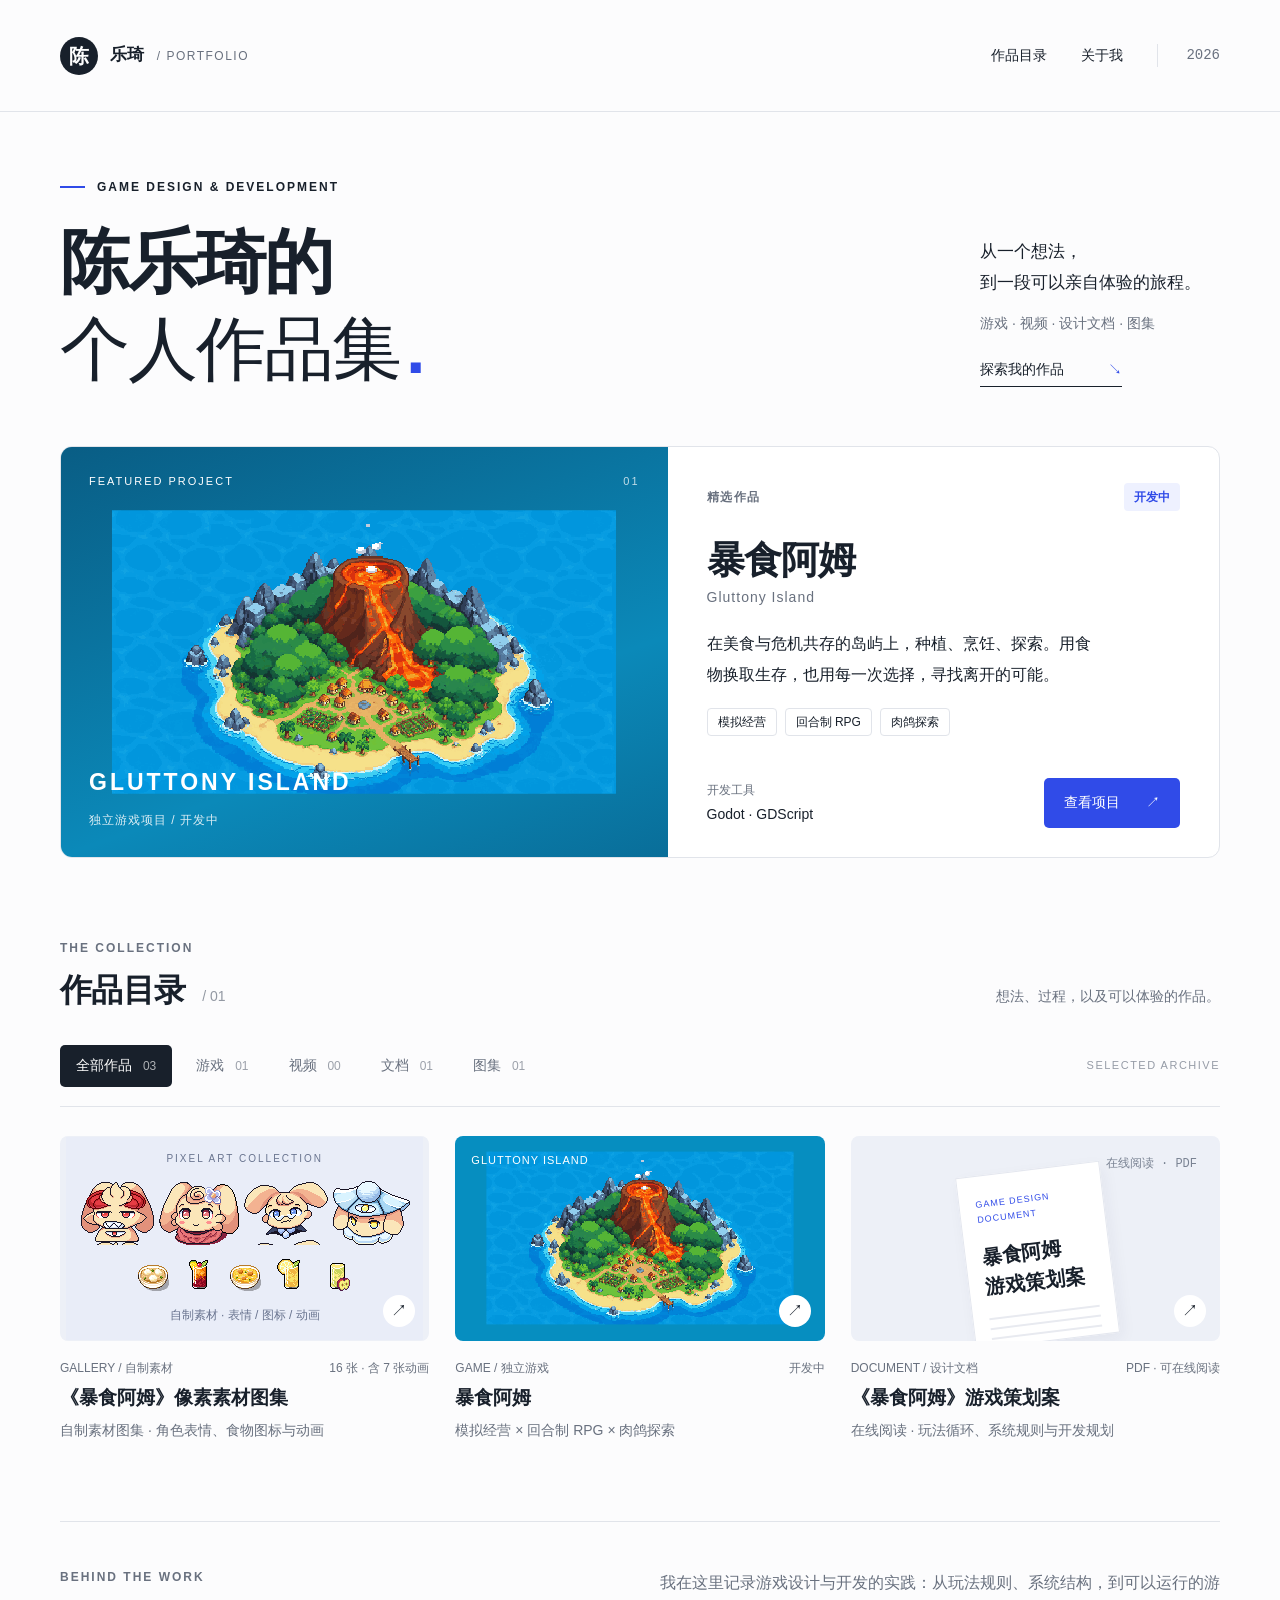
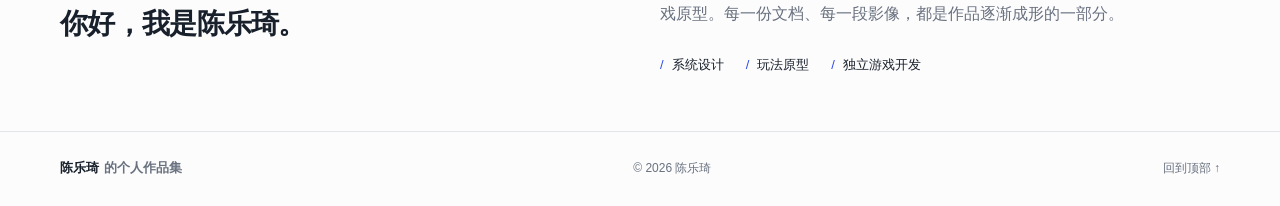
==== index.html @ 9f0f7265 "Publish portfolio with online PDF reader" ====
<!doctype html>
<html lang="zh-CN"><head><meta charset="UTF-8"><meta name="viewport" content="width=device-width, initial-scale=1"><meta name="description" content="陈乐琦的个人作品集。探索游戏项目、观看视频、阅读设计文档。"><title>陈乐琦的个人作品集</title><link rel="icon" href="data:image/svg+xml,%3Csvg xmlns='http://www.w3.org/2000/svg' viewBox='0 0 64 64'%3E%3Crect width='64' height='64' rx='14' fill='%232e49ec'/%3E%3Ctext x='32' y='44' text-anchor='middle' fill='white' font-family='sans-serif' font-size='38'%3E陈%3C/text%3E%3C/svg%3E"><link rel="stylesheet" href="styles.css"></head>
<body><a class="skip" href="#works">跳至作品</a><header class="header"><a class="brand" href="#" aria-label="回到首页"><span class="brand-mark">陈</span><span>乐琦 <span class="brand-en">/ PORTFOLIO</span></span></a><nav aria-label="主导航"><a href="#works">作品目录</a><a href="#about">关于我</a><span class="nav-year">2026</span></nav></header>
<main><section class="intro"><div class="eyebrow"><span class="small-line"></span> GAME DESIGN & DEVELOPMENT</div><div class="intro-row"><h1>陈乐琦的<br><span>个人作品集<span class="title-dot">.</span></span></h1><div class="intro-note"><p>从一个想法，<br>到一段可以亲自体验的旅程。</p><p class="muted">游戏 · 视频 · 设计文档</p><a class="text-link" href="#works">探索我的作品 <span>↘</span></a></div></div></section>
<section class="featured" aria-labelledby="featured-title"><div class="feature-art"><div class="art-label">FEATURED PROJECT <span>01</span></div><div class="island" role="img" aria-label="暴食阿姆项目中的像素岛屿画面"></div><span class="art-caption">GLUTTONY ISLAND</span><span class="art-foot">独立游戏项目 / 开发中</span></div><div class="feature-copy"><div class="eyebrow">精选作品 <span class="status">开发中</span></div><h2 id="featured-title">暴食阿姆</h2><p class="english-title">Gluttony Island</p><p class="feature-description">在美食与危机共存的岛屿上，种植、烹饪、探索。用食物换取生存，也用每一次选择，寻找离开的可能。</p><div class="tags"><span>模拟经营</span><span>回合制 RPG</span><span>肉鸽探索</span></div><div class="feature-bottom"><div><span class="muted">开发工具</span><strong>Godot · GDScript</strong></div><button class="primary" data-open="gluttony">查看项目 <span>↗</span></button></div></div></section>
<section class="works" id="works"><div class="section-top"><div><div class="eyebrow">THE COLLECTION</div><h2>作品目录<span class="section-index">/ 01</span></h2></div><p>想法、过程，以及可以体验的作品。</p></div><div class="filter-row"><div class="filters" role="group" aria-label="按作品类型筛选"><button class="active" data-filter="all" aria-pressed="true">全部作品 <span id="count-all"></span></button><button data-filter="game" aria-pressed="false">游戏 <span id="count-game"></span></button><button data-filter="video" aria-pressed="false">视频 <span id="count-video"></span></button><button data-filter="document" aria-pressed="false">文档 <span id="count-document"></span></button></div><span class="archive-label">SELECTED ARCHIVE</span></div><div id="collection" class="collection" aria-live="polite"></div></section>
<section id="about" class="about"><div><div class="eyebrow">BEHIND THE WORK</div><h2>你好，我是陈乐琦。</h2></div><div><p>我在这里记录游戏设计与开发的实践：从玩法规则、系统结构，到可以运行的游戏原型。每一份文档、每一段影像，都是作品逐渐成形的一部分。</p><div class="about-tags"><span>系统设计</span><span>玩法原型</span><span>独立游戏开发</span></div></div></section></main>
<footer><a class="brand" href="#">陈乐琦 <span class="muted">的个人作品集</span></a><span>© <span id="year">2026</span> 陈乐琦</span><a href="#">回到顶部 ↑</a></footer>
<dialog id="detail" aria-labelledby="detail-title"><div class="dialog-top"><span class="eyebrow">PROJECT DETAILS</span><button class="icon-button" id="close-detail" aria-label="关闭详情">×</button></div><div id="detail-content"></div></dialog><link rel="stylesheet" href="gallery.css"><link rel="stylesheet" href="documents.css"><script src="content.js?v=20260923"></script><script src="app.js"></script><script src="gallery.js"></script><script src="documents.js"></script></body></html>
---- styles.css ----
@charset "UTF-8";
:root{--ink:#18202b;--muted:#69717f;--line:#e1e4ea;--blue:#304be8;--paper:#fcfcfd;--soft:#f1f3f7}*{box-sizing:border-box}html{scroll-behavior:smooth;scroll-padding-top:30px}body{margin:0;background:var(--paper);color:var(--ink);font-family:Inter,"Microsoft YaHei","PingFang SC",Arial,sans-serif;font-size:16px;line-height:1.7}a{color:inherit;text-decoration:none}button{font:inherit;cursor:pointer}button,a{-webkit-tap-highlight-color:transparent}button:focus-visible,a:focus-visible{outline:3px solid var(--blue);outline-offset:5px}button{color:inherit}img{max-width:100%}.header,main,footer{max-width:1320px;margin:auto;padding-left:60px;padding-right:60px}.header{height:112px;display:flex;justify-content:space-between;align-items:center;border-bottom:1px solid var(--line)}.brand{display:flex;align-items:center;gap:12px;font-weight:650;font-size:17px}.brand-mark{display:grid;place-items:center;width:38px;height:38px;border-radius:50%;background:var(--ink);color:white;font-size:20px}.brand-en{font-size:12px;letter-spacing:1.5px;margin-left:8px;color:var(--muted);font-weight:400}nav{display:flex;gap:34px;align-items:center;font-size:14px}nav a:hover{color:var(--blue)}.nav-year{padding-left:28px;border-left:1px solid var(--line);color:var(--muted);font-family:monospace}.intro{padding:65px 0 53px}.eyebrow{font-size:12px;letter-spacing:2px;font-weight:600;display:flex;align-items:center;gap:12px}.small-line{width:25px;height:2px;background:var(--blue)}.intro-row{display:flex;align-items:flex-end;justify-content:space-between;gap:32px;margin-top:22px}h1{font-size:clamp(42px,5.5vw,76px);line-height:1.23;letter-spacing:-2px;margin:0;font-weight:750}h1>span{font-weight:400}.title-dot{color:var(--blue);font-weight:800;margin-left:6px}.intro-note{padding:0 4px 6px 0;min-width:240px}.intro-note p{margin:0 0 12px;font-size:17px;line-height:1.85}.intro-note .muted{font-size:14px}.muted{color:var(--muted)}.text-link{display:inline-flex;gap:44px;font-size:14px;margin-top:9px;border-bottom:1px solid var(--ink);padding-bottom:4px}.text-link span{color:var(--blue)}.featured{display:grid;grid-template-columns:1.1fr 1fr;min-height:410px;border:1px solid var(--line);border-radius:12px;overflow:hidden;background:white}.feature-art{background:#0b89b9;position:relative;overflow:hidden;min-height:410px;color:white;display:flex;align-items:center;justify-content:center}.feature-art:before{content:"";position:absolute;inset:0;background:linear-gradient(160deg,#07325180,transparent 65%,#06416460)}.art-label{position:absolute;top:25px;left:28px;right:28px;display:flex;justify-content:space-between;font-size:11px;letter-spacing:2px;z-index:1}.art-label span{opacity:.75}.island{width:480px;height:270px;background-image:url('assets/island.png');background-size:3840px 270px;background-position:0 0;image-rendering:pixelated;flex-shrink:0;transform:scale(1.05)}.art-caption{position:absolute;bottom:54px;left:28px;font-size:23px;letter-spacing:3px;font-weight:700}.art-foot{position:absolute;bottom:26px;left:28px;font-size:12px;letter-spacing:1px;opacity:.85}.feature-copy{padding:36px 39px 29px;display:flex;flex-direction:column}.feature-copy .eyebrow{color:var(--muted);justify-content:space-between;letter-spacing:1.5px}.status{background:#eef1ff;padding:4px 10px;border-radius:4px;color:var(--blue);font-size:12px;letter-spacing:0}.feature-copy h2{font-size:38px;line-height:1.25;margin:26px 0 2px;letter-spacing:-1px}.english-title{font-size:14px;letter-spacing:1px;margin:0;color:var(--muted)}.feature-description{font-size:16px;line-height:1.9;margin:19px 0 18px;max-width:390px}.tags{display:flex;flex-wrap:wrap;gap:8px}.tags span{font-size:12px;padding:3px 10px;border:1px solid var(--line);border-radius:4px}.feature-bottom{margin-top:auto;padding-top:23px;display:flex;justify-content:space-between;align-items:end;gap:15px}.feature-bottom .muted{font-size:12px;display:block}.feature-bottom strong{font-size:14px;font-weight:500}.primary{display:inline-flex;align-items:center;justify-content:center;gap:26px;background:var(--blue);color:white;border:0;padding:13px 20px;border-radius:5px;font-size:14px}.primary:hover{background:#203bd3}.works{padding-top:80px}.section-top{display:flex;align-items:end;justify-content:space-between;gap:20px}.section-top .eyebrow{color:var(--muted)}h2{font-size:32px;letter-spacing:-.7px;line-height:1.4}.section-top h2{margin:10px 0 0}.section-index{color:#9298a2;font-size:14px;font-weight:400;letter-spacing:0;margin-left:17px}.section-top p{font-size:14px;color:var(--muted);margin:0 0 4px}.filter-row{margin-top:32px;padding-bottom:19px;border-bottom:1px solid var(--line);display:flex;justify-content:space-between;align-items:center}.filters{display:flex;gap:8px;flex-wrap:wrap}.filters button{border:0;background:transparent;border-radius:5px;padding:9px 16px;font-size:14px;color:var(--muted)}.filters button.active{color:white;background:var(--ink)}.filters button span{margin-left:7px;font-size:12px;opacity:.65}.archive-label{font-size:11px;letter-spacing:1.5px;color:#969ca7}.collection{display:grid;grid-template-columns:repeat(3,minmax(0,1fr));gap:26px;padding:29px 0 0;min-height:335px}.work-card{display:flex;flex-direction:column;min-width:0}.card-cover{position:relative;border-radius:8px;overflow:hidden;height:205px;background:var(--soft);border:0;width:100%;display:flex;align-items:center;justify-content:center;text-align:left}.card-cover:hover .card-arrow{transform:translate(2px,-2px)}.card-arrow{position:absolute;right:14px;bottom:14px;background:white;width:32px;height:32px;display:grid;place-items:center;border-radius:50%;transition:transform .2s}.game-cover{background:#068ec0}.game-cover .island{transform:scale(.64)}.cover-category{position:absolute;top:15px;left:16px;font-size:11px;letter-spacing:1px;color:white;z-index:1}.doc-cover{background:#edf0f7}.doc-sheet{background:white;width:145px;height:173px;transform:rotate(-7deg) translateY(17px);box-shadow:3px 6px 15px #28314d0d;padding:21px 16px;border:1px solid #e4e7ef}.doc-sheet>span{font-size:9px;color:var(--blue);display:block;letter-spacing:1px}.doc-sheet strong{display:block;font-size:20px;line-height:1.5;margin:14px 0 16px}.doc-sheet i{display:block;height:2px;background:#e8eaf0;margin:8px 0}.doc-version{position:absolute;right:23px;top:19px;color:#7a8393;font:12px monospace}.card-meta{display:flex;justify-content:space-between;gap:12px;font-size:12px;color:var(--muted);margin:17px 0 6px}.work-card h3{font-size:19px;margin:0;line-height:1.5;font-weight:600}.work-card p{color:var(--muted);font-size:14px;margin:7px 0 0}.empty-state{grid-column:1/-1;text-align:center;padding:55px 20px;border:1px dashed var(--line);border-radius:8px}.empty-state h3{font-size:20px;margin:15px 0 7px}.empty-state p{color:var(--muted);font-size:14px;margin:0}.empty-symbol{color:var(--blue);font-size:30px}.about{border-top:1px solid var(--line);display:grid;grid-template-columns:1fr 1fr;gap:40px;padding:45px 0 55px;margin-top:78px}.about .eyebrow{color:var(--muted)}.about h2{font-size:28px;margin:16px 0}.about p{margin:0;color:var(--muted);font-size:16px;line-height:1.95}.about-tags{display:flex;flex-wrap:wrap;gap:22px;color:var(--ink);font-size:13px;margin-top:24px}.about-tags span:before{content:"/";color:var(--blue);margin-right:8px}footer{border-top:1px solid var(--line);padding-top:25px;padding-bottom:27px;display:flex;justify-content:space-between;align-items:center;gap:15px;font-size:12px;color:var(--muted)}footer .brand{font-size:13px;color:var(--ink);gap:5px}.skip{position:fixed;top:-80px;left:15px;padding:10px;background:white;z-index:100}.skip:focus{top:10px}dialog{width:min(740px,calc(100% - 32px));max-height:90dvh;border:1px solid var(--line);border-radius:14px;padding:30px;background:var(--paper);color:var(--ink)}dialog::backdrop{background:#102034aa;backdrop-filter:blur(5px)}.dialog-top{display:flex;align-items:center;justify-content:space-between}.icon-button{border:1px solid var(--line);border-radius:50%;width:37px;height:37px;background:white;font-size:25px;line-height:1}.dialog-art{margin-top:22px;height:225px;min-height:225px;border-radius:7px}.dialog-art .island{transform:scale(.9)}dialog h2{margin:23px 0 6px}dialog p{color:var(--muted);line-height:1.9}.detail-grid{display:grid;grid-template-columns:1fr 1fr;gap:12px;margin:25px 0}.detail-grid div{border-top:1px solid var(--line);padding:15px 0}.detail-grid strong{font-size:15px}.detail-grid p{font-size:14px;margin:4px 0 0}.detail-actions{display:flex;flex-wrap:wrap;align-items:center;gap:15px;border-top:1px solid var(--line);padding-top:20px}.unavailable{font-size:13px;color:var(--muted)}video{width:100%;max-height:65vh;background:#111;border-radius:8px}.secondary{border:1px solid var(--line);border-radius:5px;padding:12px 18px;font-size:14px;background:white}body.modal-open{overflow:hidden}
@media(min-width:1450px){.header,main,footer{max-width:1420px;padding-left:80px;padding-right:80px}.intro{padding-top:75px;padding-bottom:65px}.feature-art{min-height:440px}}
@media(max-width:900px){.header,main,footer{padding-left:28px;padding-right:28px}.featured{grid-template-columns:1fr 1fr}.feature-copy{padding:26px}.feature-copy h2{font-size:32px}.feature-bottom{align-items:start;flex-direction:column}.intro-note{min-width:190px}.collection{grid-template-columns:repeat(2,minmax(0,1fr))}.archive-label{display:none}.island{transform:scale(.85)}}
@media(max-width:640px){.header,main,footer{padding-left:21px;padding-right:21px}.header{height:82px}.brand-en,.nav-year{display:none}nav{gap:20px}.brand{font-size:16px}.brand-mark{width:32px;height:32px;font-size:17px}.intro{padding:39px 0 34px}.intro .eyebrow{font-size:10px;letter-spacing:1.4px}.intro-row{display:block}h1{font-size:46px;letter-spacing:-1.8px}.intro-note{padding-top:24px;display:flex;flex-wrap:wrap;justify-content:space-between;gap:5px}.intro-note p{font-size:14px}.intro-note .muted{display:none}.intro-note .text-link{margin:0;align-self:end;gap:16px}.featured{grid-template-columns:1fr}.feature-art{min-height:285px}.feature-art .island{transform:scale(.78)}.art-caption{font-size:19px;bottom:45px}.art-foot{bottom:20px}.art-label{top:20px}.feature-copy{padding:25px}.feature-copy h2{margin-top:20px}.feature-bottom{flex-direction:row;align-items:end;padding-top:24px}.works{padding-top:51px}.section-top{display:block}.section-top p{margin-top:12px}.section-top h2{font-size:29px}.filter-row{margin-top:20px}.filters{gap:3px}.filters button{padding:8px 10px}.filters button span{margin-left:4px}.collection{grid-template-columns:1fr;gap:29px;min-height:280px}.card-cover{height:218px}.game-cover .island{transform:scale(.72)}.about{grid-template-columns:1fr;gap:15px;margin-top:49px;padding:33px 0}.about h2{margin-bottom:0}.about p{font-size:15px}footer{flex-wrap:wrap;gap:15px}footer>.brand{width:100%}dialog{padding:21px}.detail-grid{grid-template-columns:1fr}.dialog-art{min-height:200px;height:200px}.dialog-art .island{transform:scale(.69)}}
@media(prefers-reduced-motion:reduce){html{scroll-behavior:auto}*{transition:none!important}}
---- gallery.css ----
.gallery-cover{width:100%;height:100%;display:flex;flex-direction:column;align-items:center;justify-content:center;background:#e9edf8;gap:14px}.gallery-cover-label{color:#69748f;font-size:10px;letter-spacing:2px}.portrait-row{display:flex;gap:5px;align-items:center}.portrait-sprite{display:block;height:64px;background-repeat:no-repeat;image-rendering:pixelated;flex-shrink:0}.portrait-amu{width:75px;background-image:url('assets/gallery/Amu.png')}.portrait-lulu{width:80px;background-image:url('assets/gallery/Lulu.png')}.portrait-felix{width:84px;background-image:url('assets/gallery/Felix.png')}.portrait-chloe{width:77px;background-image:url('assets/gallery/Chloe.png')}.food-preview{display:flex;gap:14px}.food-preview img{width:32px;height:32px;object-fit:contain;image-rendering:pixelated}.gallery-cover-caption{font-size:12px;color:#69748f}.gallery-dialog{width:min(1000px,calc(100% - 32px))}.gallery-section{margin-top:30px}.gallery-section h3{font-size:18px;display:flex;justify-content:space-between;align-items:center;border-bottom:1px solid var(--line);padding-bottom:12px}.gallery-section h3>span{font-size:13px;font-weight:400;color:var(--muted)}.gallery-grid{display:grid;gap:16px}.character-grid{grid-template-columns:1fr}.food-grid{grid-template-columns:repeat(5,minmax(0,1fr))}.gallery-tile{min-width:0;border:1px solid var(--line);border-radius:8px;padding:0;overflow:hidden;background:white;text-align:left}.pixel-surface{background-color:#f3f4f8;background-image:conic-gradient(#e5e8ef 25%,transparent 0 50%,#e5e8ef 0 75%,transparent 0);background-size:20px 20px}.gallery-tile .pixel-surface{display:flex;align-items:center;justify-content:center;padding:24px;min-height:125px}.gallery-tile img{image-rendering:pixelated;display:block;max-width:100%;height:auto}.food-grid .gallery-tile img{width:64px;height:64px;object-fit:contain}.gallery-caption{display:flex;justify-content:space-between;padding:10px 14px;font-size:14px;gap:8px}.gallery-caption>span{color:var(--blue)}.gallery-tile:hover{border-color:var(--blue)}.gallery-back{background:none;border:0;border-bottom:1px solid var(--line);margin-top:18px}.viewer-tools{display:flex;align-items:center;justify-content:space-between;gap:16px;flex-wrap:wrap;font-size:14px;margin:20px 0}.viewer-tools>span{color:var(--muted)}.viewer-tools [role=group]{display:flex;gap:5px}.viewer-tools button{padding:6px 12px;border:1px solid var(--line);border-radius:4px;background:white;font-size:14px}.viewer-tools button[aria-pressed=true]{background:var(--ink);color:white;border-color:var(--ink)}.image-viewport{width:100%;max-height:55dvh;min-height:230px;overflow:auto;padding:24px;border-radius:7px;border:1px solid var(--line)}.image-viewport img{display:block;image-rendering:pixelated;height:auto;margin:auto}.viewer-note{font-size:13px}.viewer-navigation{display:flex;justify-content:space-between;gap:15px;margin-top:20px}@media(max-width:640px){.food-grid{grid-template-columns:repeat(2,minmax(0,1fr))}.gallery-tile .pixel-surface{padding:12px;min-height:95px}.gallery-caption{font-size:14px;padding:9px 12px}.portrait-row{gap:0;transform:scale(.9)}.image-viewport{padding:12px}.viewer-tools{align-items:start}.viewer-tools button{padding:7px 11px}}
.animation-grid{grid-template-columns:repeat(2,minmax(0,1fr))}.animation-grid .pixel-surface{min-height:210px}.animation-grid .scene-tile{grid-column:1/-1}.animation-grid .scene-tile img{width:100%;max-width:960px}.animation-grid .scene-tile .pixel-surface{padding:0}.gallery-dialog .dialog-top{position:sticky;top:-30px;z-index:2;background:var(--paper);padding:10px 0}@media(max-width:640px){.animation-grid{grid-template-columns:1fr}.gallery-dialog .dialog-top{top:-21px}}
---- documents.css ----
.document-dialog{width:min(1200px,96vw);max-width:96vw}
.document-dialog #detail-content>p{margin-bottom:16px}
.document-dialog .detail-actions{margin:16px 0;align-items:center}
.pdf-reader{display:block;width:100%;height:70vh;height:70dvh;min-height:420px;border:1px solid #d9dce4;border-radius:8px;background:#eef0f5}
@media(max-width:600px){.document-dialog{padding:16px}.pdf-reader{height:68dvh;min-height:360px}}
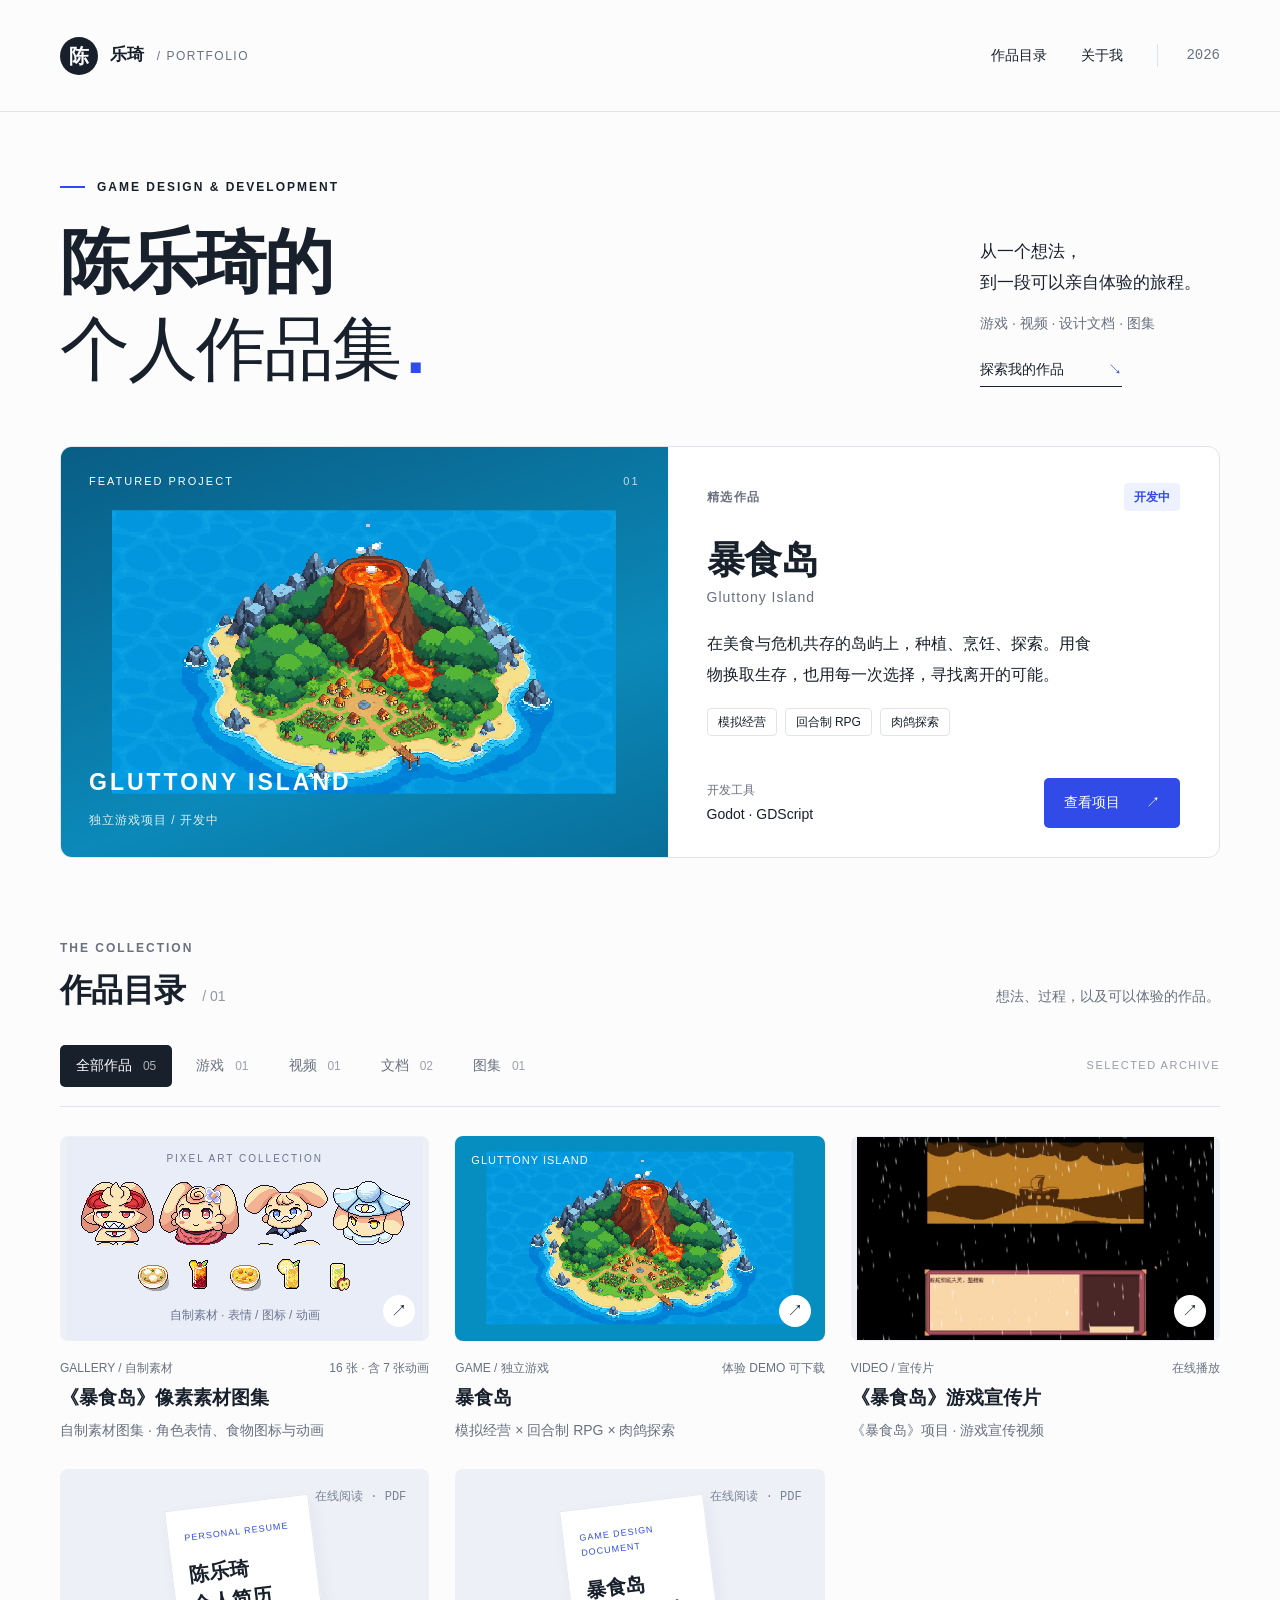
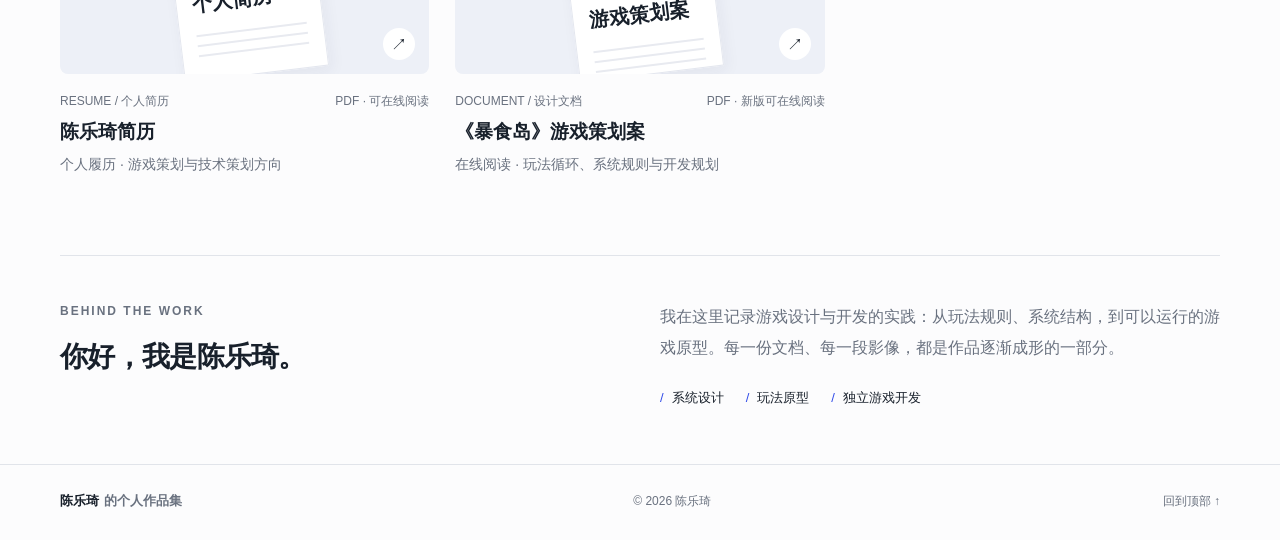
==== commit 0ace98be: "游戏名称统一：暴食阿姆 → 暴食岛" ====
--- a/index.html
+++ b/index.html
@@ -2,7 +2,7 @@
 <html lang="zh-CN"><head><meta charset="UTF-8"><meta name="viewport" content="width=device-width, initial-scale=1"><meta name="description" content="陈乐琦的个人作品集。探索游戏项目、观看视频、阅读设计文档。"><title>陈乐琦的个人作品集</title><link rel="icon" href="data:image/svg+xml,%3Csvg xmlns='http://www.w3.org/2000/svg' viewBox='0 0 64 64'%3E%3Crect width='64' height='64' rx='14' fill='%232e49ec'/%3E%3Ctext x='32' y='44' text-anchor='middle' fill='white' font-family='sans-serif' font-size='38'%3E陈%3C/text%3E%3C/svg%3E"><link rel="stylesheet" href="styles.css"></head>
 <body><a class="skip" href="#works">跳至作品</a><header class="header"><a class="brand" href="#" aria-label="回到首页"><span class="brand-mark">陈</span><span>乐琦 <span class="brand-en">/ PORTFOLIO</span></span></a><nav aria-label="主导航"><a href="#works">作品目录</a><a href="#about">关于我</a><span class="nav-year">2026</span></nav></header>
 <main><section class="intro"><div class="eyebrow"><span class="small-line"></span> GAME DESIGN & DEVELOPMENT</div><div class="intro-row"><h1>陈乐琦的<br><span>个人作品集<span class="title-dot">.</span></span></h1><div class="intro-note"><p>从一个想法，<br>到一段可以亲自体验的旅程。</p><p class="muted">游戏 · 视频 · 设计文档</p><a class="text-link" href="#works">探索我的作品 <span>↘</span></a></div></div></section>
-<section class="featured" aria-labelledby="featured-title"><div class="feature-art"><div class="art-label">FEATURED PROJECT <span>01</span></div><div class="island" role="img" aria-label="暴食阿姆项目中的像素岛屿画面"></div><span class="art-caption">GLUTTONY ISLAND</span><span class="art-foot">独立游戏项目 / 开发中</span></div><div class="feature-copy"><div class="eyebrow">精选作品 <span class="status">开发中</span></div><h2 id="featured-title">暴食阿姆</h2><p class="english-title">Gluttony Island</p><p class="feature-description">在美食与危机共存的岛屿上，种植、烹饪、探索。用食物换取生存，也用每一次选择，寻找离开的可能。</p><div class="tags"><span>模拟经营</span><span>回合制 RPG</span><span>肉鸽探索</span></div><div class="feature-bottom"><div><span class="muted">开发工具</span><strong>Godot · GDScript</strong></div><button class="primary" data-open="gluttony">查看项目 <span>↗</span></button></div></div></section>
+<section class="featured" aria-labelledby="featured-title"><div class="feature-art"><div class="art-label">FEATURED PROJECT <span>01</span></div><div class="island" role="img" aria-label="暴食岛项目中的像素岛屿画面"></div><span class="art-caption">GLUTTONY ISLAND</span><span class="art-foot">独立游戏项目 / 开发中</span></div><div class="feature-copy"><div class="eyebrow">精选作品 <span class="status">开发中</span></div><h2 id="featured-title">暴食岛</h2><p class="english-title">Gluttony Island</p><p class="feature-description">在美食与危机共存的岛屿上，种植、烹饪、探索。用食物换取生存，也用每一次选择，寻找离开的可能。</p><div class="tags"><span>模拟经营</span><span>回合制 RPG</span><span>肉鸽探索</span></div><div class="feature-bottom"><div><span class="muted">开发工具</span><strong>Godot · GDScript</strong></div><button class="primary" data-open="gluttony">查看项目 <span>↗</span></button></div></div></section>
 <section class="works" id="works"><div class="section-top"><div><div class="eyebrow">THE COLLECTION</div><h2>作品目录<span class="section-index">/ 01</span></h2></div><p>想法、过程，以及可以体验的作品。</p></div><div class="filter-row"><div class="filters" role="group" aria-label="按作品类型筛选"><button class="active" data-filter="all" aria-pressed="true">全部作品 <span id="count-all"></span></button><button data-filter="game" aria-pressed="false">游戏 <span id="count-game"></span></button><button data-filter="video" aria-pressed="false">视频 <span id="count-video"></span></button><button data-filter="document" aria-pressed="false">文档 <span id="count-document"></span></button></div><span class="archive-label">SELECTED ARCHIVE</span></div><div id="collection" class="collection" aria-live="polite"></div></section>
 <section id="about" class="about"><div><div class="eyebrow">BEHIND THE WORK</div><h2>你好，我是陈乐琦。</h2></div><div><p>我在这里记录游戏设计与开发的实践：从玩法规则、系统结构，到可以运行的游戏原型。每一份文档、每一段影像，都是作品逐渐成形的一部分。</p><div class="about-tags"><span>系统设计</span><span>玩法原型</span><span>独立游戏开发</span></div></div></section></main>
 <footer><a class="brand" href="#">陈乐琦 <span class="muted">的个人作品集</span></a><span>© <span id="year">2026</span> 陈乐琦</span><a href="#">回到顶部 ↑</a></footer>
